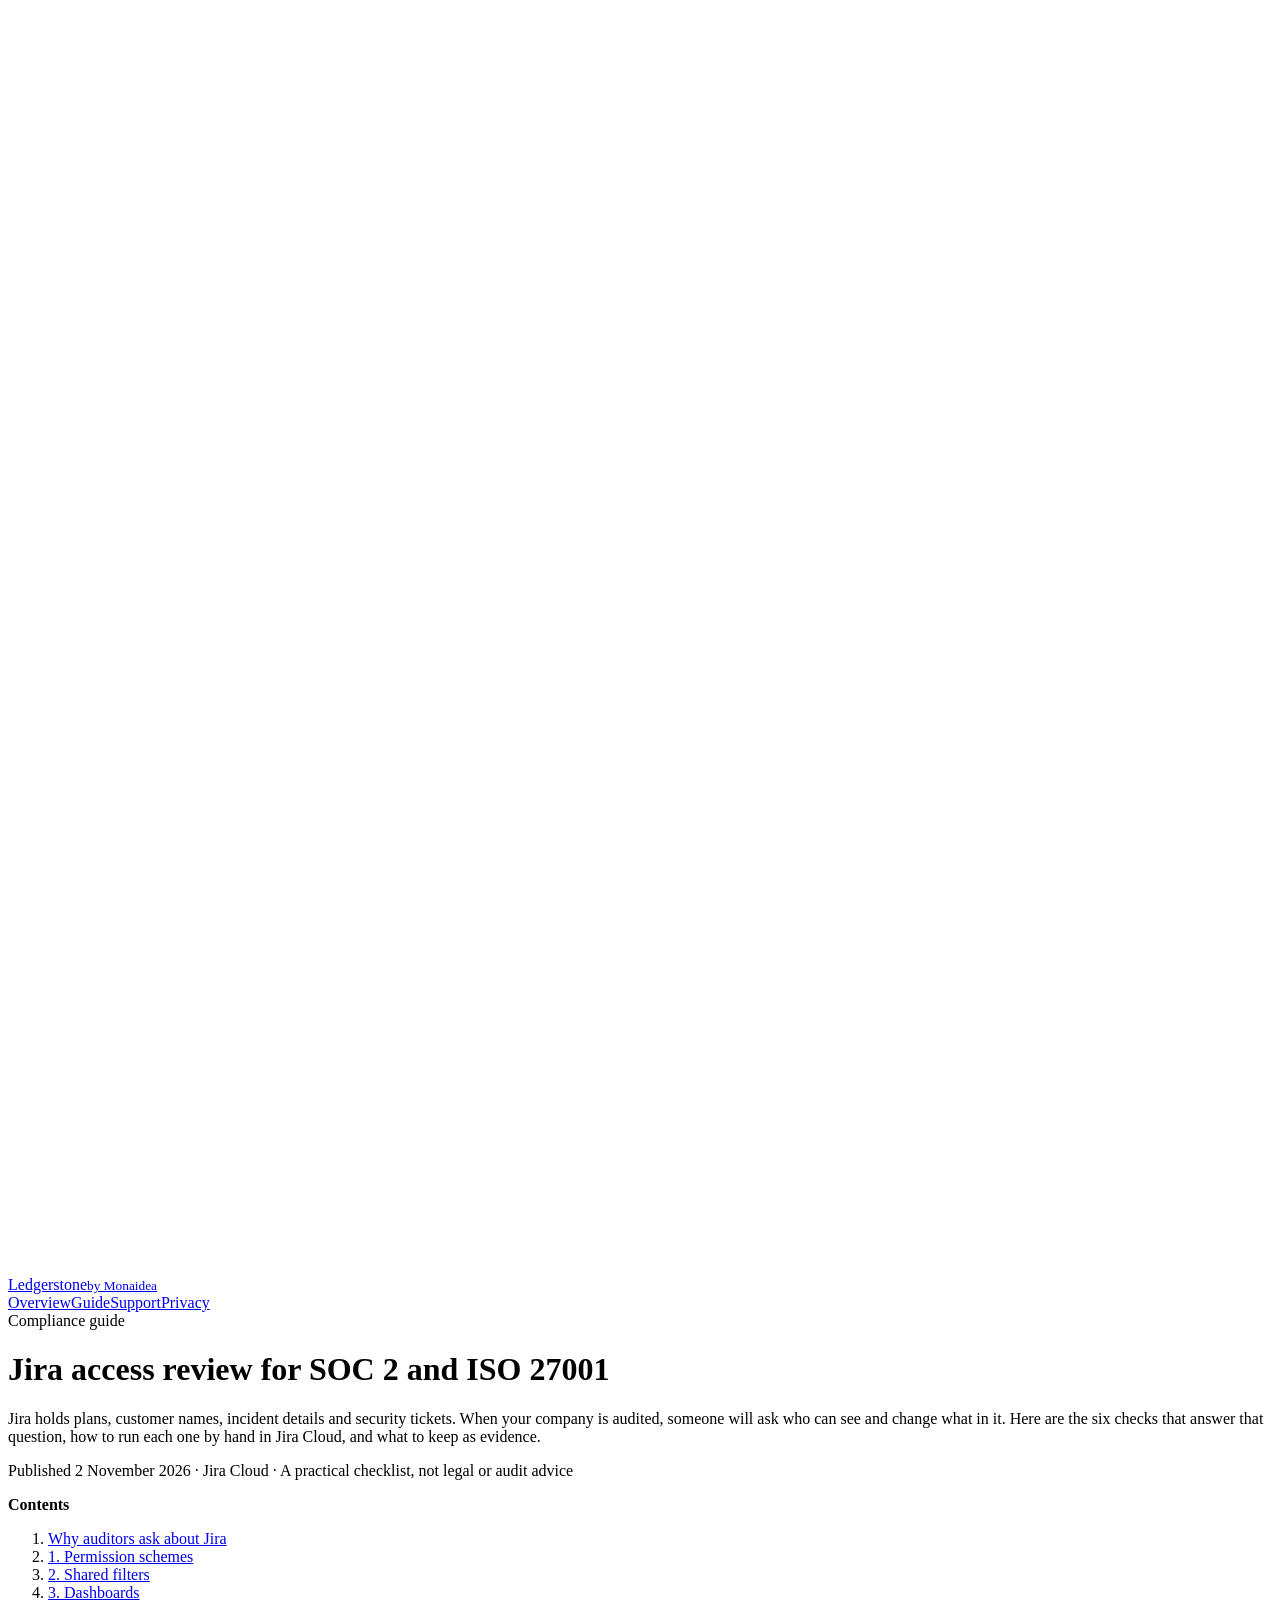
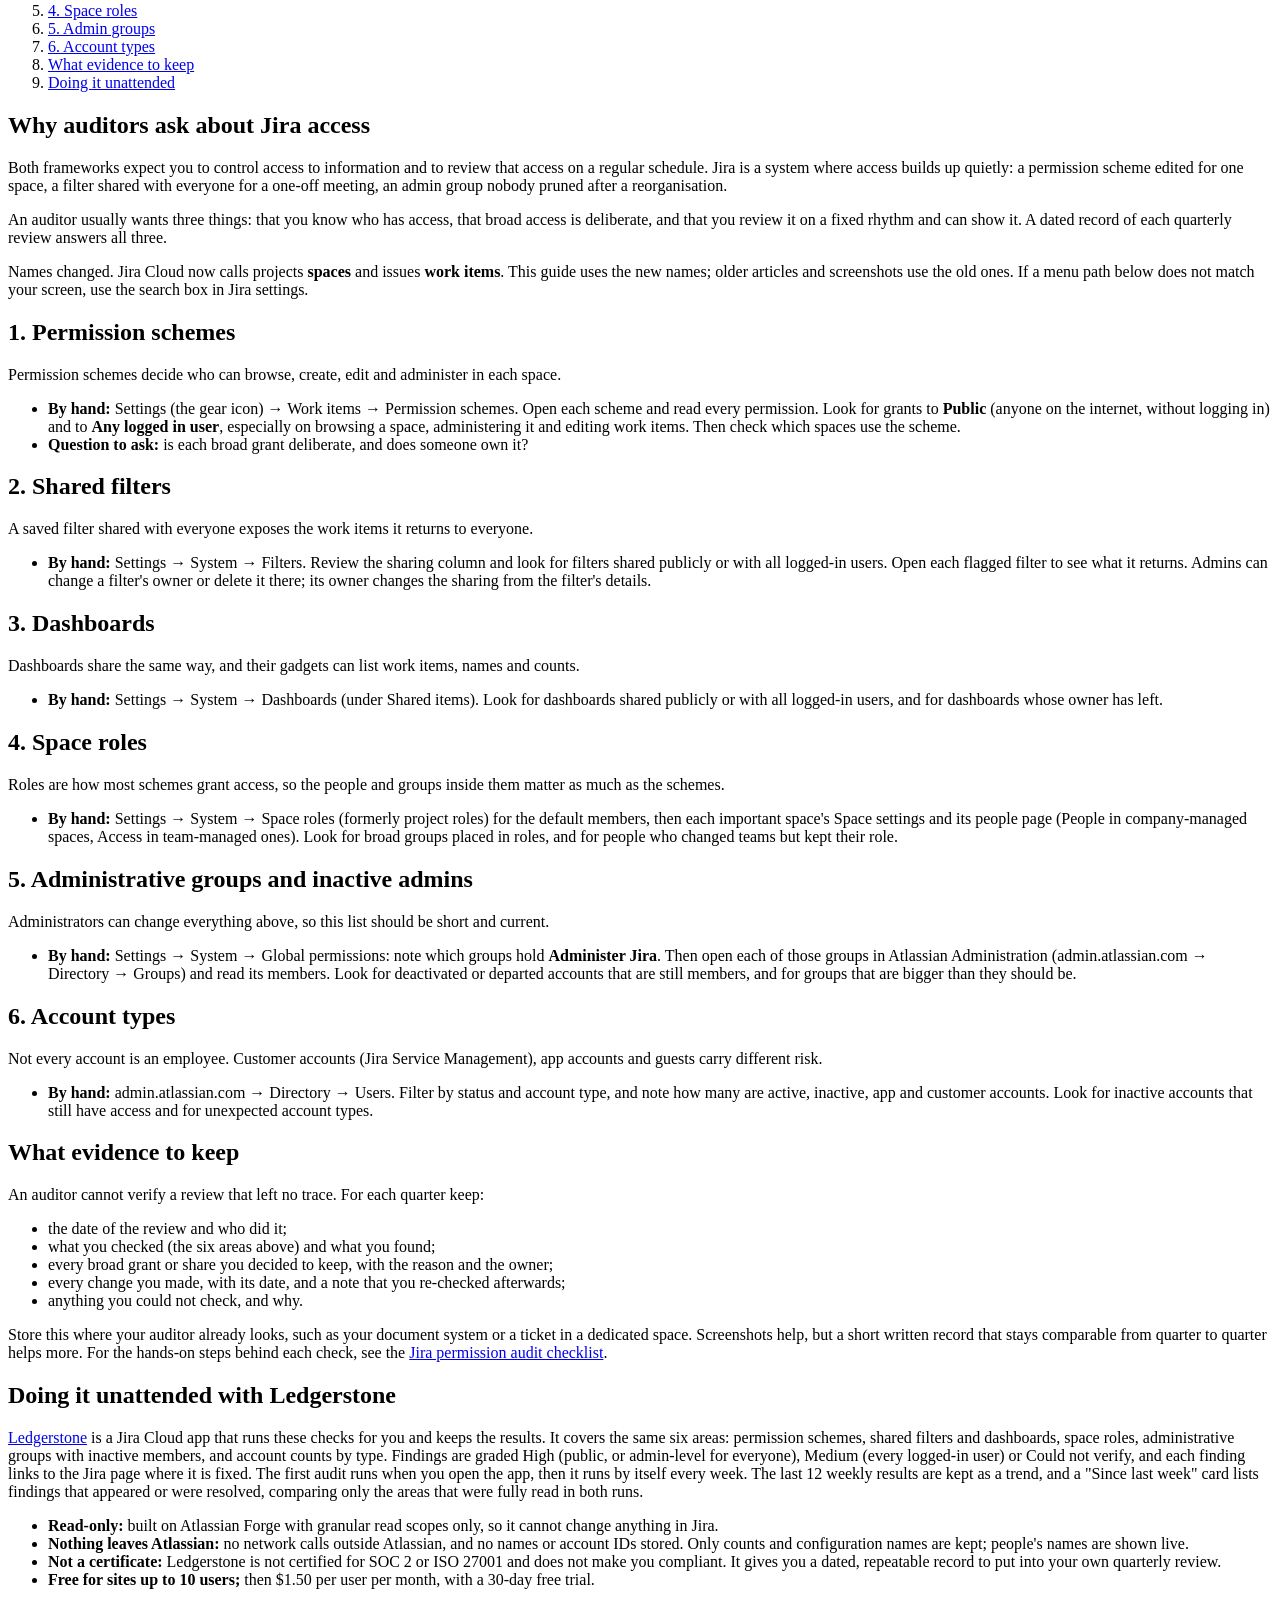
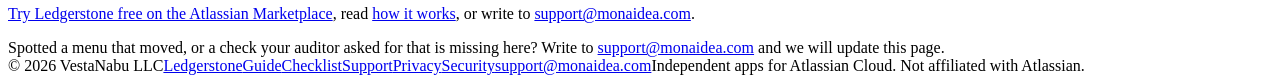
==== jira-access-review-soc2-iso27001/index.html @ aa596061 "Jira access review for SOC 2 and ISO 27001: new article page, linked from the home page and the chec" ====
<!doctype html><html lang="en"><head><meta charset="utf-8"><meta name="viewport" content="width=device-width,initial-scale=1">
<title>Jira access review for SOC 2 and ISO 27001: what to check each quarter</title>
<meta name="description" content="The six Jira Cloud access checks auditors ask about for SOC 2 and ISO 27001, how to run each one by hand with today's menu paths, and what to keep as evidence.">
<link rel="canonical" href="https://ledgerstone.monaidea.com/jira-access-review-soc2-iso27001/">
<meta property="og:type" content="article"><meta property="og:title" content="Jira access review for SOC 2 and ISO 27001: what to check each quarter">
<meta property="og:description" content="Six Jira Cloud access checks for your quarterly review, with menu paths and the evidence to keep.">
<meta property="og:url" content="https://ledgerstone.monaidea.com/jira-access-review-soc2-iso27001/"><meta name="theme-color" content="#070a12">
<link rel="icon" href="data:image/svg+xml,%3Csvg xmlns='http://www.w3.org/2000/svg' viewBox='0 0 32 32'%3E%3Crect width='32' height='32' rx='8' fill='%236366f1'/%3E%3Cg fill='none' stroke='white' stroke-width='2.6' stroke-linecap='round' stroke-linejoin='round' transform='translate(4 4) scale(.75)'%3E%3Cpath d='M16 3 5 7v8c0 7 4.7 11.7 11 14 6.3-2.3 11-7 11-14V7L16 3Z'/%3E%3Cpath d='M10 13h12M10 17.5h12M12.5 22h7'/%3E%3C/g%3E%3C/svg%3E">
<link rel="stylesheet" href="/style.css">
<script type="application/ld+json">{"@context":"https://schema.org","@type":"Article","headline":"Jira access review for SOC 2 and ISO 27001: what to check each quarter","datePublished":"2026-11-02","dateModified":"2026-11-02","author":{"@type":"Organization","name":"Monaidea"},"publisher":{"@type":"Organization","name":"Monaidea","url":"https://ledgerstone.monaidea.com/"},"mainEntityOfPage":"https://ledgerstone.monaidea.com/jira-access-review-soc2-iso27001/"}</script>
</head><body>
<div class="sky" aria-hidden="true"><div class="orb o1"></div><div class="orb o2"></div><div class="orb o3"></div></div>
<nav><div class="nav-in"><a class="brand" href="/"><span class="mark"><svg viewBox="0 0 32 32" fill="none" stroke="#fff" stroke-width="2.4" stroke-linecap="round" stroke-linejoin="round"><path d="M16 3 5 7v8c0 7 4.7 11.7 11 14 6.3-2.3 11-7 11-14V7L16 3Z"/><path d="M10 13h12M10 17.5h12M12.5 22h7"/></svg></span>Ledgerstone<small>by Monaidea</small></a><div class="nav-links"><a href="/">Overview</a><a href="/guide/">Guide</a><a href="/support/">Support</a><a href="/privacy/">Privacy</a></div></div></nav>
<main>
<header class="doc-head"><span class="eyebrow"><i></i>Compliance guide</span>
<h1>Jira access review for <span class="grad">SOC 2 and ISO 27001</span></h1>
<p class="lede">Jira holds plans, customer names, incident details and security tickets. When your company is audited, someone will ask who can see and change what in it. Here are the six checks that answer that question, how to run each one by hand in Jira Cloud, and what to keep as evidence.</p>
<p class="doc-meta">Published 2 November 2026 · Jira Cloud · A practical checklist, not legal or audit advice</p></header>

<div class="doc">
<nav class="toc" aria-label="Contents"><b>Contents</b><ol>
<li><a href="#why">Why auditors ask about Jira</a></li><li><a href="#schemes">1. Permission schemes</a></li><li><a href="#filters">2. Shared filters</a></li><li><a href="#dashboards">3. Dashboards</a></li><li><a href="#roles">4. Space roles</a></li><li><a href="#admins">5. Admin groups</a></li><li><a href="#accounts">6. Account types</a></li><li><a href="#evidence">What evidence to keep</a></li><li><a href="#unattended">Doing it unattended</a></li>
</ol></nav>
<article>

<h2 id="why">Why auditors ask about Jira access</h2>
<p>Both frameworks expect you to control access to information and to review that access on a regular schedule. Jira is a system where access builds up quietly: a permission scheme edited for one space, a filter shared with everyone for a one-off meeting, an admin group nobody pruned after a reorganisation.</p>
<p>An auditor usually wants three things: that you know who has access, that broad access is deliberate, and that you review it on a fixed rhythm and can show it. A dated record of each quarterly review answers all three.</p>
<div class="note">Names changed. Jira Cloud now calls projects <strong>spaces</strong> and issues <strong>work items</strong>. This guide uses the new names; older articles and screenshots use the old ones. If a menu path below does not match your screen, use the search box in Jira settings.</div>

<h2 id="schemes">1. Permission schemes</h2>
<p>Permission schemes decide who can browse, create, edit and administer in each space.</p>
<ul>
<li><strong>By hand:</strong> Settings (the gear icon) → Work items → Permission schemes. Open each scheme and read every permission. Look for grants to <strong>Public</strong> (anyone on the internet, without logging in) and to <strong>Any logged in user</strong>, especially on browsing a space, administering it and editing work items. Then check which spaces use the scheme.</li>
<li><strong>Question to ask:</strong> is each broad grant deliberate, and does someone own it?</li>
</ul>

<h2 id="filters">2. Shared filters</h2>
<p>A saved filter shared with everyone exposes the work items it returns to everyone.</p>
<ul>
<li><strong>By hand:</strong> Settings → System → Filters. Review the sharing column and look for filters shared publicly or with all logged-in users. Open each flagged filter to see what it returns. Admins can change a filter's owner or delete it there; its owner changes the sharing from the filter's details.</li>
</ul>

<h2 id="dashboards">3. Dashboards</h2>
<p>Dashboards share the same way, and their gadgets can list work items, names and counts.</p>
<ul>
<li><strong>By hand:</strong> Settings → System → Dashboards (under Shared items). Look for dashboards shared publicly or with all logged-in users, and for dashboards whose owner has left.</li>
</ul>

<h2 id="roles">4. Space roles</h2>
<p>Roles are how most schemes grant access, so the people and groups inside them matter as much as the schemes.</p>
<ul>
<li><strong>By hand:</strong> Settings → System → Space roles (formerly project roles) for the default members, then each important space's Space settings and its people page (People in company-managed spaces, Access in team-managed ones). Look for broad groups placed in roles, and for people who changed teams but kept their role.</li>
</ul>

<h2 id="admins">5. Administrative groups and inactive admins</h2>
<p>Administrators can change everything above, so this list should be short and current.</p>
<ul>
<li><strong>By hand:</strong> Settings → System → Global permissions: note which groups hold <strong>Administer Jira</strong>. Then open each of those groups in Atlassian Administration (admin.atlassian.com → Directory → Groups) and read its members. Look for deactivated or departed accounts that are still members, and for groups that are bigger than they should be.</li>
</ul>

<h2 id="accounts">6. Account types</h2>
<p>Not every account is an employee. Customer accounts (Jira Service Management), app accounts and guests carry different risk.</p>
<ul>
<li><strong>By hand:</strong> admin.atlassian.com → Directory → Users. Filter by status and account type, and note how many are active, inactive, app and customer accounts. Look for inactive accounts that still have access and for unexpected account types.</li>
</ul>

<h2 id="evidence">What evidence to keep</h2>
<p>An auditor cannot verify a review that left no trace. For each quarter keep:</p>
<ul>
<li>the date of the review and who did it;</li>
<li>what you checked (the six areas above) and what you found;</li>
<li>every broad grant or share you decided to keep, with the reason and the owner;</li>
<li>every change you made, with its date, and a note that you re-checked afterwards;</li>
<li>anything you could not check, and why.</li>
</ul>
<p>Store this where your auditor already looks, such as your document system or a ticket in a dedicated space. Screenshots help, but a short written record that stays comparable from quarter to quarter helps more. For the hands-on steps behind each check, see the <a href="/jira-permission-audit-checklist/">Jira permission audit checklist</a>.</p>

<h2 id="unattended">Doing it unattended with Ledgerstone</h2>
<p><a href="/">Ledgerstone</a> is a Jira Cloud app that runs these checks for you and keeps the results. It covers the same six areas: permission schemes, shared filters and dashboards, space roles, administrative groups with inactive members, and account counts by type. Findings are graded <span class="sev high">High</span> (public, or admin-level for everyone), <span class="sev med">Medium</span> (every logged-in user) or <span class="sev unk">Could not verify</span>, and each finding links to the Jira page where it is fixed. The first audit runs when you open the app, then it runs by itself every week. The last 12 weekly results are kept as a trend, and a "Since last week" card lists findings that appeared or were resolved, comparing only the areas that were fully read in both runs.</p>
<ul>
<li><strong>Read-only:</strong> built on Atlassian Forge with granular read scopes only, so it cannot change anything in Jira.</li>
<li><strong>Nothing leaves Atlassian:</strong> no network calls outside Atlassian, and no names or account IDs stored. Only counts and configuration names are kept; people's names are shown live.</li>
<li><strong>Not a certificate:</strong> Ledgerstone is not certified for SOC 2 or ISO 27001 and does not make you compliant. It gives you a dated, repeatable record to put into your own quarterly review.</li>
<li><strong>Free for sites up to 10 users;</strong> then $1.50 per user per month, with a 30-day free trial.</li>
</ul>
<p><a href="https://marketplace.atlassian.com/apps/861443927/ledgerstone-permission-audit-for-jira?hosting=cloud&amp;tab=overview">Try Ledgerstone free on the Atlassian Marketplace</a>, read <a href="/guide/">how it works</a>, or write to <a href="mailto:support@monaidea.com">support@monaidea.com</a>.</p>
<div class="note">Spotted a menu that moved, or a check your auditor asked for that is missing here? Write to <a href="mailto:support@monaidea.com">support@monaidea.com</a> and we will update this page.</div>

</article></div></main>
<footer><div class="foot"><span>© 2026 VestaNabu LLC</span><a href="/">Ledgerstone</a><a href="/guide/">Guide</a><a href="/jira-permission-audit-checklist/">Checklist</a><a href="/support/">Support</a><a href="/privacy/">Privacy</a><a href="/security/">Security</a><a href="mailto:support@monaidea.com">support@monaidea.com</a><span class="r">Independent apps for Atlassian Cloud. Not affiliated with Atlassian.</span></div></footer>
<script src="/site.js" defer></script></body></html>
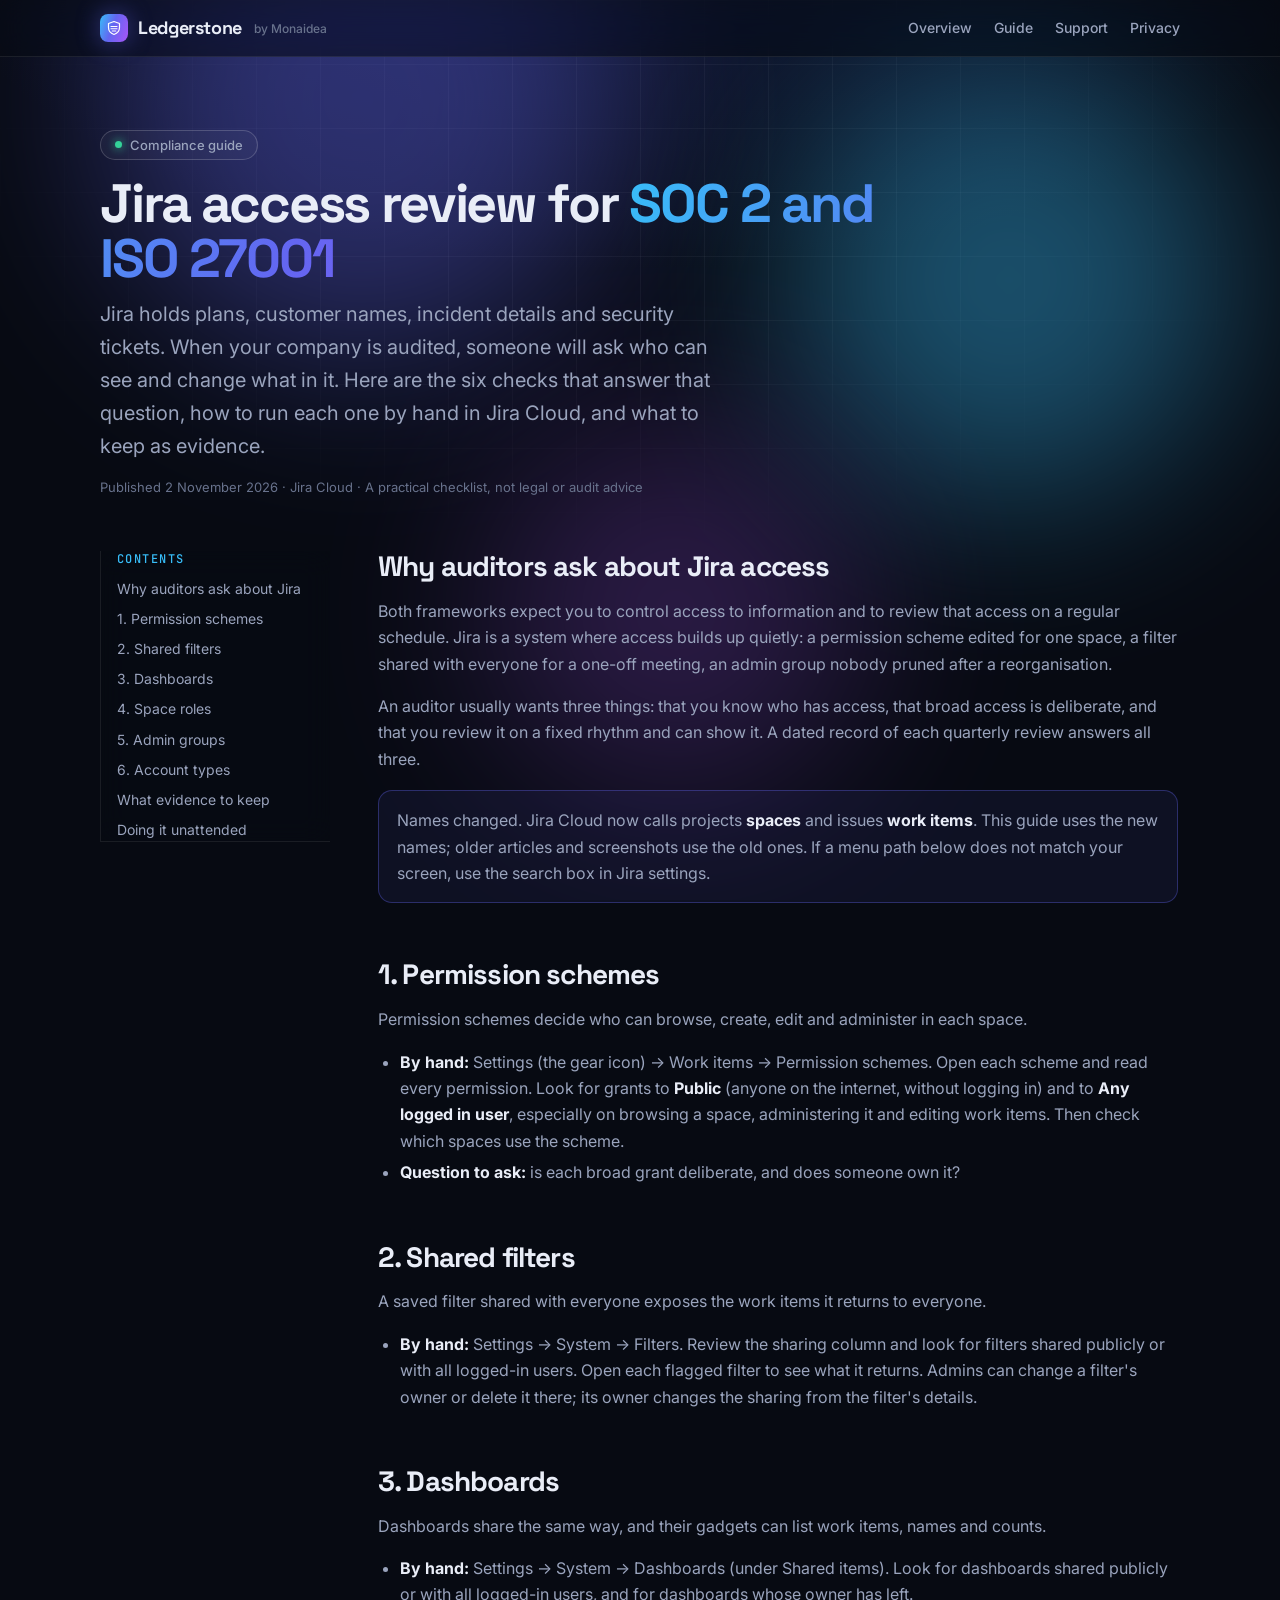
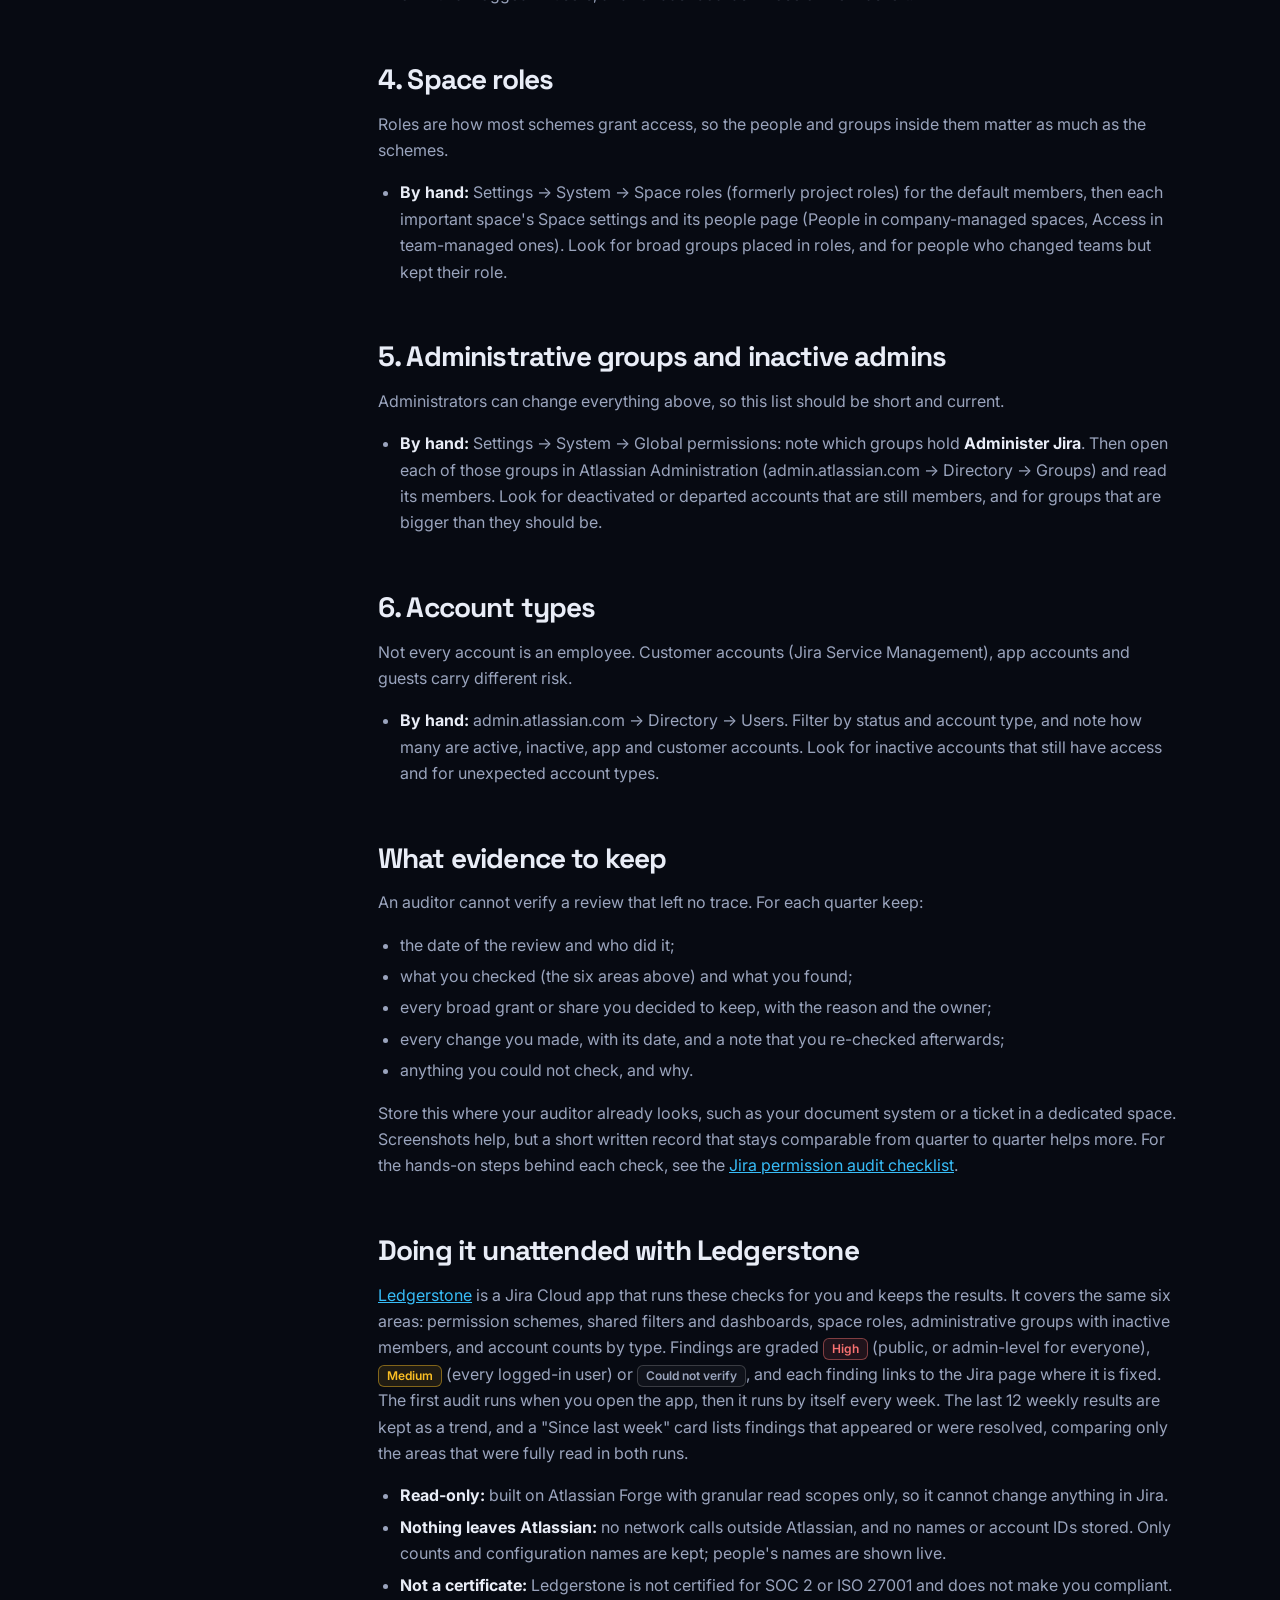
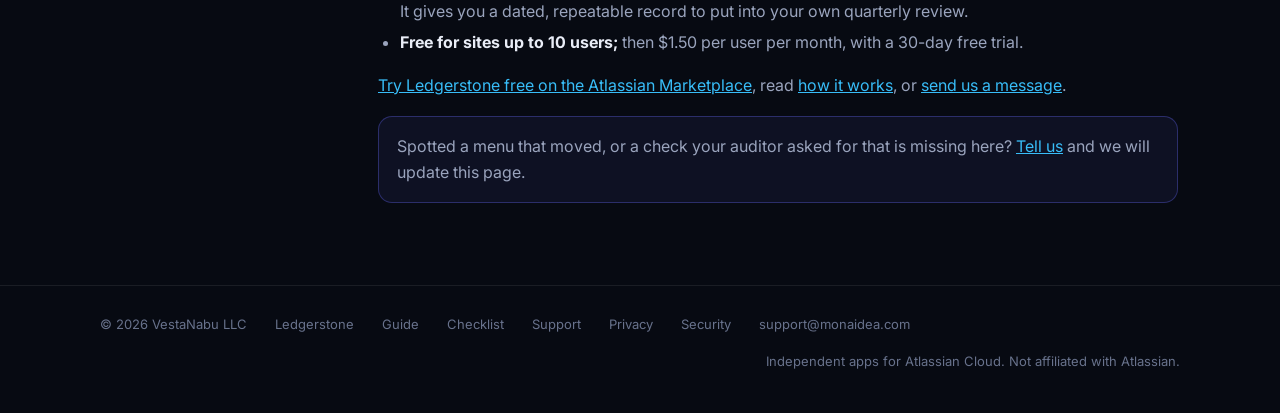
==== commit 6ff7508c: "Support page: contact form, like www.monaidea.com's (owner request, 2026-11-02) Many visitors have n" ====
--- a/jira-access-review-soc2-iso27001/index.html
+++ b/jira-access-review-soc2-iso27001/index.html
@@ -84,8 +84,8 @@
 <li><strong>Not a certificate:</strong> Ledgerstone is not certified for SOC 2 or ISO 27001 and does not make you compliant. It gives you a dated, repeatable record to put into your own quarterly review.</li>
 <li><strong>Free for sites up to 10 users;</strong> then $1.50 per user per month, with a 30-day free trial.</li>
 </ul>
-<p><a href="https://marketplace.atlassian.com/apps/861443927/ledgerstone-permission-audit-for-jira?hosting=cloud&amp;tab=overview">Try Ledgerstone free on the Atlassian Marketplace</a>, read <a href="/guide/">how it works</a>, or write to <a href="mailto:support@monaidea.com">support@monaidea.com</a>.</p>
-<div class="note">Spotted a menu that moved, or a check your auditor asked for that is missing here? Write to <a href="mailto:support@monaidea.com">support@monaidea.com</a> and we will update this page.</div>
+<p><a href="https://marketplace.atlassian.com/apps/861443927/ledgerstone-permission-audit-for-jira?hosting=cloud&amp;tab=overview">Try Ledgerstone free on the Atlassian Marketplace</a>, read <a href="/guide/">how it works</a>, or <a href="/support/#contact">send us a message</a>.</p>
+<div class="note">Spotted a menu that moved, or a check your auditor asked for that is missing here? <a href="/support/?topic=website-feedback#contact">Tell us</a> and we will update this page.</div>
 
 </article></div></main>
 <footer><div class="foot"><span>© 2026 VestaNabu LLC</span><a href="/">Ledgerstone</a><a href="/guide/">Guide</a><a href="/jira-permission-audit-checklist/">Checklist</a><a href="/support/">Support</a><a href="/privacy/">Privacy</a><a href="/security/">Security</a><a href="mailto:support@monaidea.com">support@monaidea.com</a><span class="r">Independent apps for Atlassian Cloud. Not affiliated with Atlassian.</span></div></footer>
--- a/style.css
+++ b/style.css
@@ -0,0 +1,181 @@
+@import url('https://fonts.googleapis.com/css2?family=Space+Grotesk:wght@500;600;700&family=Inter:wght@400;500;600&family=JetBrains+Mono:wght@500&display=swap');
+:root{
+  --bg:#070a12;--bg2:#0b1020;--card:rgba(255,255,255,.035);--card-hi:rgba(255,255,255,.07);
+  --line:rgba(255,255,255,.08);--line-hi:rgba(255,255,255,.18);
+  --fg:#e9edf7;--muted:#9aa4bd;--dim:#68728c;
+  --a1:#38bdf8;--a2:#6366f1;--a3:#a855f7;--ok:#34d399;--warn:#fbbf24;--bad:#f87171;
+  --grad:linear-gradient(110deg,var(--a1),var(--a2) 45%,var(--a3));
+  --r:18px;--display:'Space Grotesk',system-ui,sans-serif;--body:'Inter',system-ui,sans-serif;--mono:'JetBrains Mono',ui-monospace,monospace
+}
+*{box-sizing:border-box}html{scroll-behavior:smooth}
+body{margin:0;background:var(--bg);color:var(--fg);font:16px/1.65 var(--body);-webkit-font-smoothing:antialiased;overflow-x:hidden;min-height:100vh}
+a{color:inherit}
+/* background: aurora + grid */
+.sky{position:fixed;inset:0;z-index:-1;pointer-events:none;overflow:hidden;background:radial-gradient(1200px 600px at 50% -10%,#121a3a 0%,transparent 60%),var(--bg)}
+.sky::before{content:"";position:absolute;inset:0;background-image:linear-gradient(var(--line) 1px,transparent 1px),linear-gradient(90deg,var(--line) 1px,transparent 1px);background-size:64px 64px;mask-image:radial-gradient(ellipse 70% 55% at 50% 20%,#000 30%,transparent 75%);opacity:.55}
+.orb{position:absolute;border-radius:50%;filter:blur(90px);opacity:.38;animation:drift 22s ease-in-out infinite alternate}
+.orb.o1{width:520px;height:520px;background:var(--a2);top:-160px;left:8%}
+.orb.o2{width:440px;height:440px;background:var(--a1);top:60px;right:4%;animation-delay:-7s}
+.orb.o3{width:380px;height:380px;background:var(--a3);top:420px;left:38%;opacity:.22;animation-delay:-13s}
+@keyframes drift{to{transform:translate(60px,40px) scale(1.12)}}
+/* nav */
+nav{position:sticky;top:0;z-index:10;backdrop-filter:blur(14px) saturate(140%);-webkit-backdrop-filter:blur(14px) saturate(140%);background:rgba(7,10,18,.6);border-bottom:1px solid var(--line)}
+.nav-in{max-width:1120px;margin:0 auto;display:flex;align-items:center;gap:28px;padding:14px 20px}
+.brand{display:flex;align-items:center;gap:10px;text-decoration:none;font:700 18px/1 var(--display);letter-spacing:-.02em}
+.brand small{font:500 12px var(--body);color:var(--dim);letter-spacing:0;margin-left:2px}
+.mark{width:28px;height:28px;border-radius:8px;background:var(--grad);display:grid;place-items:center;box-shadow:0 0 24px rgba(99,102,241,.45)}
+.mark svg{width:16px;height:16px}
+.nav-links{margin-left:auto;display:flex;gap:22px}
+.nav-links a{text-decoration:none;color:var(--muted);font-size:14px;font-weight:500;transition:color .2s}
+.nav-links a:hover,.nav-links a[aria-current]{color:var(--fg)}
+main{max-width:1120px;margin:0 auto;padding:0 20px}
+/* hero */
+.hero{padding:96px 0 72px;text-align:center}
+.eyebrow{display:inline-flex;align-items:center;gap:8px;padding:6px 14px;border:1px solid var(--line-hi);border-radius:999px;background:var(--card);font:500 13px var(--body);color:var(--muted)}
+.eyebrow i{width:7px;height:7px;border-radius:50%;background:var(--ok);box-shadow:0 0 10px var(--ok);animation:pulse 2.4s infinite}
+@keyframes pulse{50%{opacity:.35}}
+h1{font:700 clamp(40px,7vw,76px)/1.02 var(--display);letter-spacing:-.04em;margin:24px auto 18px;max-width:900px}
+.grad{background:var(--grad);-webkit-background-clip:text;background-clip:text;color:transparent;background-size:200% auto;animation:shine 8s linear infinite}
+@keyframes shine{to{background-position:200% center}}
+.lede{font-size:clamp(17px,2vw,20px);color:var(--muted);max-width:640px;margin:0 auto}
+.cta{display:flex;gap:12px;justify-content:center;flex-wrap:wrap;margin-top:34px}
+.btn{display:inline-flex;align-items:center;gap:8px;padding:12px 22px;border-radius:12px;font:600 15px var(--body);text-decoration:none;transition:transform .2s,box-shadow .2s,background .2s}
+.btn.primary{background:var(--grad);color:#fff;box-shadow:0 8px 30px -8px rgba(99,102,241,.7)}
+.btn.primary:hover{transform:translateY(-2px);box-shadow:0 14px 40px -8px rgba(99,102,241,.85)}
+.btn.ghost{border:1px solid var(--line-hi);background:var(--card)}
+.btn.ghost:hover{background:var(--card-hi)}
+/* sections */
+section{padding:56px 0}
+.kicker{font:500 12px var(--mono);letter-spacing:.14em;text-transform:uppercase;color:var(--a1);margin:0 0 10px}
+h2{font:700 clamp(28px,4vw,40px)/1.1 var(--display);letter-spacing:-.03em;margin:0 0 14px}
+.sub{color:var(--muted);max-width:620px;margin:0 0 36px}
+/* cards with cursor spotlight */
+.grid{display:grid;gap:18px;grid-template-columns:repeat(auto-fit,minmax(280px,1fr))}
+.card{position:relative;border:1px solid var(--line);border-radius:var(--r);background:var(--card);padding:28px;overflow:hidden;transition:border-color .25s,transform .25s}
+.card::before{content:"";position:absolute;inset:0;background:radial-gradient(420px circle at var(--x,50%) var(--y,0%),rgba(99,102,241,.16),transparent 45%);opacity:0;transition:opacity .3s;pointer-events:none}
+.card:hover{border-color:var(--line-hi);transform:translateY(-3px)}.card:hover::before{opacity:1}
+.card h3{font:600 20px/1.25 var(--display);letter-spacing:-.02em;margin:16px 0 8px}
+.card p{color:var(--muted);margin:0}
+.icon{width:44px;height:44px;border-radius:12px;display:grid;place-items:center;background:rgba(99,102,241,.12);border:1px solid rgba(99,102,241,.3)}
+.icon svg{width:22px;height:22px;stroke:var(--a1);fill:none;stroke-width:1.8;stroke-linecap:round;stroke-linejoin:round}
+/* app card (featured) */
+.app{display:grid;grid-template-columns:1.1fr 1fr;gap:0;padding:0;text-decoration:none}
+.app .body{padding:36px}
+.app .logo{width:56px;height:56px;border-radius:16px;background:var(--grad);display:grid;place-items:center;box-shadow:0 10px 40px -10px rgba(56,189,248,.8)}
+.app .logo svg{width:30px;height:30px}
+.chips{display:flex;flex-wrap:wrap;gap:8px;margin:18px 0 22px}
+.chip{font:500 12px var(--body);padding:5px 11px;border-radius:999px;border:1px solid var(--line-hi);color:var(--muted)}
+.chip.ok{color:var(--ok);border-color:rgba(52,211,153,.35);background:rgba(52,211,153,.08)}
+.more{font-weight:600;color:var(--a1)}
+.app .preview{border-left:1px solid var(--line);background:linear-gradient(180deg,rgba(99,102,241,.08),transparent);padding:28px;display:flex;align-items:center}
+.soon{border-style:dashed;display:flex;flex-direction:column;justify-content:center;min-height:200px}
+.soon h3{color:var(--muted)}
+/* mock product panel (illustrative) */
+.panel{width:100%;border:1px solid var(--line-hi);border-radius:14px;background:rgba(11,16,32,.85);box-shadow:0 30px 80px -30px rgba(0,0,0,.8);font-size:13px;overflow:hidden}
+.panel .bar{display:flex;gap:6px;padding:10px 12px;border-bottom:1px solid var(--line)}
+.panel .bar i{width:9px;height:9px;border-radius:50%;background:var(--line-hi)}
+.panel .in{padding:16px}
+.verdict{display:flex;align-items:center;gap:10px;font:600 14px var(--display);margin-bottom:12px}
+.dot{width:9px;height:9px;border-radius:50%;flex:none}.dot.bad{background:var(--bad);box-shadow:0 0 10px var(--bad)}.dot.warn{background:var(--warn)}.dot.ok{background:var(--ok)}
+.kpis{display:grid;grid-template-columns:repeat(3,1fr);gap:8px;margin-bottom:12px}
+.kpi{border:1px solid var(--line);border-radius:10px;padding:10px}.kpi b{display:block;font:700 20px var(--display)}.kpi span{color:var(--dim);font-size:11px}
+.row{display:flex;align-items:center;gap:10px;padding:8px 0;border-top:1px solid var(--line);color:var(--muted)}
+.row em{margin-left:auto;font-style:normal;font:500 11px var(--mono);color:var(--dim)}
+.caption{font-size:12px;color:var(--dim);margin-top:10px;text-align:center}
+/* product page hero split */
+.split{display:grid;grid-template-columns:1fr 1fr;gap:48px;align-items:center;padding:80px 0 48px;text-align:left}
+.split h1{margin:20px 0 16px;font-size:clamp(38px,5.5vw,62px)}.split .lede{margin:0}.split .cta{justify-content:flex-start}
+.price{display:grid;grid-template-columns:repeat(auto-fit,minmax(240px,1fr));gap:18px}
+.price .card b{font:700 40px var(--display);letter-spacing:-.03em}.price .card b small{font:500 15px var(--body);color:var(--muted)}
+.trust{display:grid;grid-template-columns:repeat(auto-fit,minmax(200px,1fr));gap:1px;background:var(--line);border:1px solid var(--line);border-radius:var(--r);overflow:hidden}
+.trust div{background:var(--bg2);padding:22px}.trust b{display:block;font:600 15px var(--display);margin-bottom:4px}.trust span{color:var(--muted);font-size:14px}
+/* documentation: numbered steps and reference grid */
+.steps{list-style:none;counter-reset:s;padding:0;margin:0;display:grid;gap:18px;grid-template-columns:repeat(auto-fit,minmax(240px,1fr))}
+.steps li{counter-increment:s;border:1px solid var(--line);border-radius:var(--r);background:var(--card);padding:24px}
+.steps li::before{content:counter(s);display:grid;place-items:center;width:32px;height:32px;border-radius:10px;background:var(--grad);color:#fff;font:700 15px var(--display);margin-bottom:14px}
+.steps b{display:block;font:600 18px/1.3 var(--display);letter-spacing:-.02em;margin-bottom:6px}.steps span{color:var(--muted);font-size:15px}.steps strong{color:var(--fg)}.steps a{color:var(--a1)}
+.defs{display:grid;grid-template-columns:repeat(2,1fr);gap:1px;background:var(--line);border:1px solid var(--line);border-radius:var(--r);overflow:hidden}
+.defs div{background:var(--bg2);padding:22px}.defs b{display:block;font:600 16px var(--display);margin-bottom:6px}.defs span{color:var(--muted);font-size:14.5px}.defs strong{color:var(--fg)}
+.sub a{color:var(--a1)}.sub.after{margin:24px 0 0}
+/* prose (support/privacy) */
+.prose{max-width:720px;padding:72px 0 24px}.prose h1{font-size:clamp(36px,5vw,52px);margin:16px 0}
+.prose h2{font-size:22px;margin:40px 0 10px}.prose p,.prose li{color:var(--muted)}.prose strong{color:var(--fg)}
+.prose a{color:var(--a1)}.mail{display:inline-flex;align-items:center;gap:10px;margin:8px 0 8px;padding:14px 20px;border-radius:14px;border:1px solid var(--line-hi);background:var(--card);font:600 17px var(--display);text-decoration:none}
+footer{border-top:1px solid var(--line);margin-top:64px}
+.foot{max-width:1120px;margin:0 auto;padding:28px 20px 40px;display:flex;flex-wrap:wrap;gap:16px 28px;color:var(--dim);font-size:13px}
+.foot a{text-decoration:none}.foot a:hover{color:var(--fg)}.foot .r{margin-left:auto}
+/* guide (long-form documentation) */
+.doc-head{padding:72px 0 8px;max-width:820px}.doc-head h1{font-size:clamp(36px,5vw,54px);margin:16px 0 12px}
+.doc-head .lede{margin:0}.doc-meta{color:var(--dim);font-size:13px;margin-top:14px}
+.doc{display:grid;grid-template-columns:230px minmax(0,1fr);gap:48px;align-items:start;padding:32px 0 0}
+.toc{position:sticky;top:84px;font-size:14px;border-left:1px solid var(--line);padding-left:16px}
+.toc b{display:block;font:500 12px var(--mono);letter-spacing:.12em;text-transform:uppercase;color:var(--a1);margin-bottom:10px}
+.toc ol{list-style:none;margin:0;padding:0;display:grid;gap:7px}.toc a{color:var(--muted);text-decoration:none}.toc a:hover{color:var(--fg)}
+.doc article{max-width:800px;min-width:0}
+.doc article h2{font-size:28px;margin:56px 0 12px;scroll-margin-top:84px}.doc article h2:first-child{margin-top:0}
+.doc article h3{font:600 19px/1.3 var(--display);letter-spacing:-.01em;margin:30px 0 8px;scroll-margin-top:84px}
+.doc article p,.doc article li{color:var(--muted)}.doc article strong{color:var(--fg)}.doc article a{color:var(--a1)}
+.doc article ul,.doc article ol{padding-left:22px}.doc article li{margin:5px 0}
+.doc code{font:500 13px var(--mono);color:var(--fg);background:var(--card-hi);border:1px solid var(--line);border-radius:6px;padding:1px 6px;white-space:nowrap}
+.tbl-wrap{overflow-x:auto;margin:16px 0 8px;border:1px solid var(--line);border-radius:14px}
+.tbl{width:100%;border-collapse:collapse;font-size:14.5px}
+.tbl th{text-align:left;font:500 11.5px var(--mono);letter-spacing:.08em;text-transform:uppercase;color:var(--dim);padding:12px 14px;border-bottom:1px solid var(--line);background:var(--bg2)}
+.tbl td{padding:11px 14px;border-bottom:1px solid var(--line);color:var(--muted);vertical-align:top}.tbl tr:last-child td{border-bottom:0}
+.tbl td:first-child{color:var(--fg)}
+.note{margin:18px 0;padding:16px 18px;border:1px solid rgba(99,102,241,.35);border-radius:14px;background:rgba(99,102,241,.08);color:var(--muted)}
+.note strong{color:var(--fg)}
+.sev{display:inline-block;font:600 12px/1 var(--body);padding:4px 8px;border-radius:6px;border:1px solid;white-space:nowrap}
+.sev.high{color:var(--bad);border-color:rgba(248,113,113,.45);background:rgba(248,113,113,.1)}
+.sev.med{color:var(--warn);border-color:rgba(251,191,36,.45);background:rgba(251,191,36,.1)}
+.sev.unk{color:var(--muted);border-color:var(--line-hi);background:var(--card)}
+.sev.none{color:var(--ok);border-color:rgba(52,211,153,.4);background:rgba(52,211,153,.08)}
+figure.shot{margin:20px 0 10px;border:1px solid var(--line-hi);border-radius:14px;overflow:hidden;background:#fff}
+figure.shot img{display:block;width:100%;height:auto}
+figure.shot figcaption{background:var(--bg2);color:var(--dim);font-size:13px;padding:10px 14px;border-top:1px solid var(--line)}
+.doc .steps{grid-template-columns:1fr;gap:12px;margin:16px 0}.doc .steps li{padding:18px 20px}
+.doc .steps li::before{width:28px;height:28px;font-size:14px;margin-bottom:10px}
+/* reveal on scroll */
+.reveal{opacity:0;transform:translateY(18px);transition:opacity .7s ease,transform .7s ease}.reveal.in{opacity:1;transform:none}
+.video{max-width:1040px;margin:28px auto 0;border:1px solid var(--line-hi);border-radius:18px;overflow:hidden;background:#000;box-shadow:0 30px 80px -30px rgba(0,0,0,.8)}.video video{display:block;width:100%;height:auto}
+@media (max-width:820px){.app,.split,.defs{grid-template-columns:1fr}.app .preview{border-left:0;border-top:1px solid var(--line)}.nav-links{gap:14px}.brand small{display:none}}
+@media (max-width:480px){.nav-in{gap:12px;padding:14px 16px}.nav-links{gap:10px}.nav-links a{font-size:13.5px}.nav-links a:first-child{display:none}}
+@media (max-width:375px){.nav-links a:last-child{display:none}}
+@media (prefers-reduced-motion:reduce){*{animation:none!important;transition:none!important}.reveal{opacity:1;transform:none}}
+@media (max-width:960px){.doc{grid-template-columns:1fr;gap:20px}.toc{position:static;border-left:0;padding:16px;border:1px solid var(--line);border-radius:14px;background:var(--card)}}
+/* print: clean light pages (used for the PDF of the guide) */
+@media print{
+  :root{--fg:#111827;--muted:#374151;--dim:#6b7280;--line:#d1d5db;--line-hi:#9ca3af;--card:#f9fafb;--card-hi:#f3f4f6;--bg2:#f3f4f6;--a1:#1d4ed8}
+  body{background:#fff;color:#111827;font-size:11pt}
+  .sky,nav,.toc,.cta,.pdf-link,footer .foot a{display:none!important}
+  .grad{background:none;color:#4338ca;-webkit-text-fill-color:#4338ca;animation:none}
+  .eyebrow{border-color:#d1d5db;background:#f9fafb;color:#374151}.eyebrow i{display:none}
+  .doc{display:block;padding:0}.doc-head{padding:0 0 8px}
+  .doc article h2{break-after:avoid;margin-top:28px}.doc article h3{break-after:avoid}
+  figure.shot,.tbl-wrap,.note,.steps li{break-inside:avoid}
+  .tbl th{background:#f3f4f6;color:#374151}.tbl td:first-child{color:#111827}
+  .sev.high{color:#b91c1c;border-color:#fca5a5;background:#fef2f2}.sev.med{color:#92400e;border-color:#fcd34d;background:#fffbeb}
+  .sev.none{color:#065f46;border-color:#6ee7b7;background:#ecfdf5}
+  .reveal{opacity:1!important;transform:none!important}
+  a{color:#1d4ed8}footer{margin-top:24px}
+}
+/* contact form (2026-11-02): posts to the contact Worker, see contact.js */
+.contact{display:grid;grid-template-columns:minmax(0,.85fr) minmax(0,1.15fr);gap:48px;align-items:start}
+.contact .sub{margin-bottom:18px}.contact .alt{color:var(--muted);margin:0}.contact .alt a{color:var(--a1)}
+.form{display:grid;gap:16px;padding:28px}.form:hover{transform:none}
+.form-row{display:grid;grid-template-columns:1fr 1fr;gap:16px}
+.field{display:grid;gap:6px;margin:0}.field span{font-size:14px;font-weight:500;color:var(--muted)}
+.form input,.form select,.form textarea{width:100%;font:16px/1.5 var(--body);color:var(--fg);background:rgba(7,10,18,.6);border:1px solid var(--line-hi);border-radius:12px;padding:11px 14px;transition:border-color .2s,box-shadow .2s}
+.form textarea{resize:vertical;min-height:140px}
+.form select{appearance:none;-webkit-appearance:none;padding-right:42px;background-image:url("data:image/svg+xml,%3Csvg xmlns='http://www.w3.org/2000/svg' viewBox='0 0 24 24' fill='none' stroke='%239aa4bd' stroke-width='2' stroke-linecap='round' stroke-linejoin='round'%3E%3Cpath d='m6 9 6 6 6-6'/%3E%3C/svg%3E");background-repeat:no-repeat;background-position:right 14px center;background-size:18px}
+.form option{background:var(--bg2);color:var(--fg)}
+.form input:hover,.form select:hover,.form textarea:hover{border-color:rgba(255,255,255,.28)}
+.form input:focus,.form select:focus,.form textarea:focus{outline:none;border-color:var(--a2);box-shadow:0 0 0 3px rgba(99,102,241,.28)}
+.hp{position:absolute;left:-10000px;top:auto;width:1px;height:1px;overflow:hidden}
+.ts:empty{display:none}
+.form-actions{display:flex;flex-wrap:wrap;align-items:center;gap:12px 18px}
+.form .btn{border:0;cursor:pointer}.form .btn:disabled{opacity:.6;cursor:progress;transform:none}
+.form-status{margin:0;font-size:14.5px;color:var(--muted)}.form-status[data-state=success]{color:var(--ok)}.form-status[data-state=error]{color:var(--bad)}
+.form .fine{margin:0;font-size:12.5px;color:var(--dim)}.form .fine a{color:var(--muted)}
+.prose .form{margin:22px 0 14px}.anchor{scroll-margin-top:84px}
+@media (max-width:820px){.contact{grid-template-columns:1fr;gap:24px}}
+@media (max-width:560px){.form-row{grid-template-columns:1fr}.form{padding:20px}}
